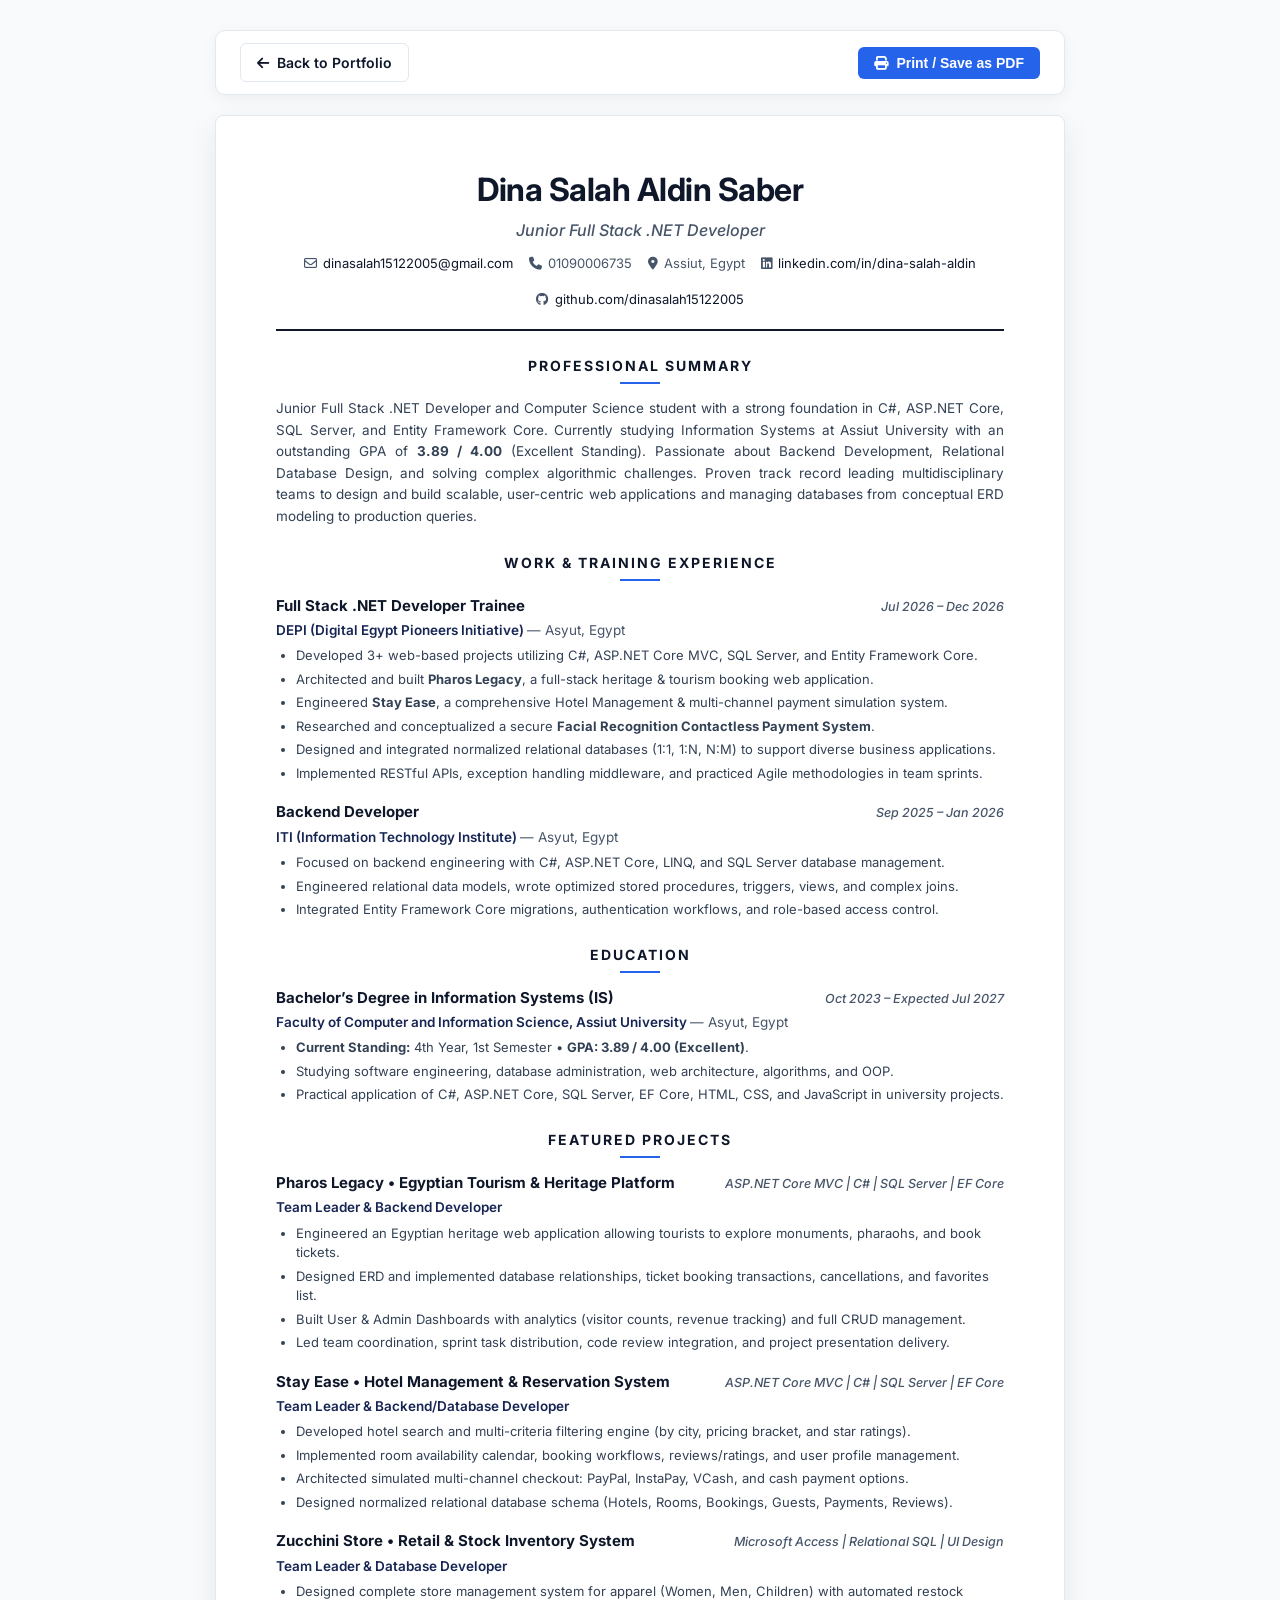
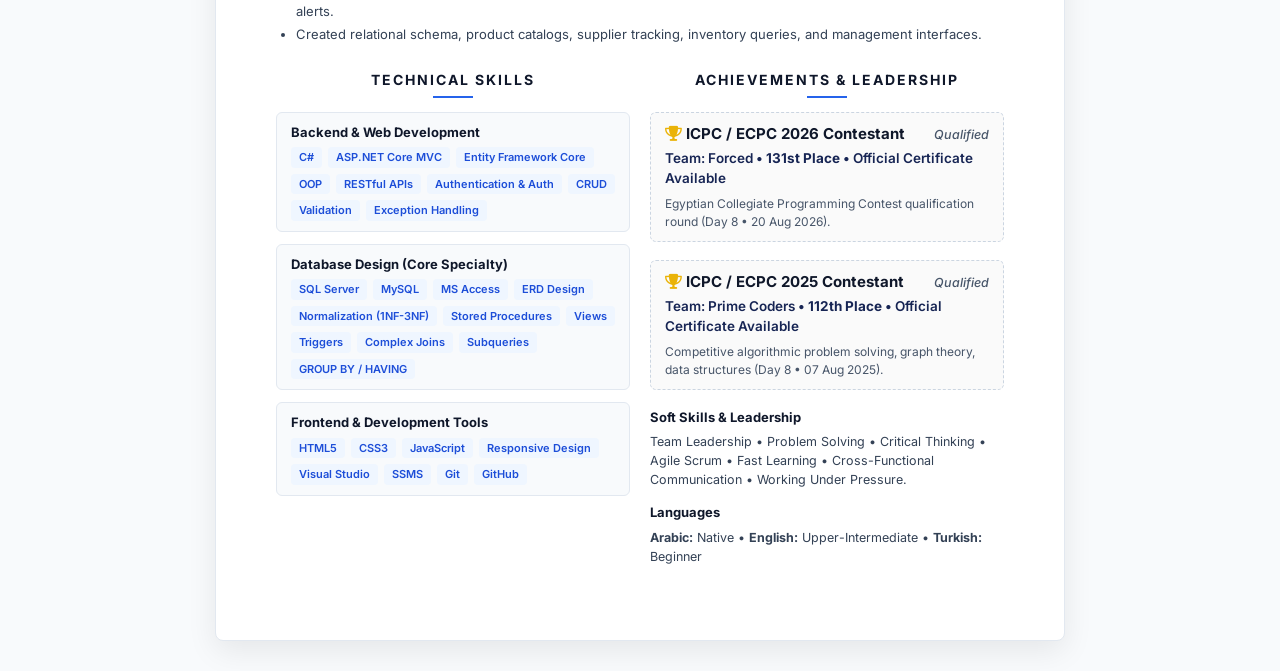
==== cv.html @ ed307262 "Add files via upload" ====
<!DOCTYPE html>
<html lang="en">
<head>
  <meta charset="UTF-8">
  <meta name="viewport" content="width=device-width, initial-scale=1.0">
  <title>Dina Salah Aldin Saber - Curriculum Vitae</title>
  <link rel="preconnect" href="https://fonts.googleapis.com">
  <link rel="preconnect" href="https://fonts.gstatic.com" crossorigin>
  <link href="https://fonts.googleapis.com/css2?family=Inter:wght@300;400;500;600;700&family=JetBrains+Mono:wght@400;500&display=swap" rel="stylesheet">
  <link rel="stylesheet" href="https://cdnjs.cloudflare.com/ajax/libs/font-awesome/6.4.0/css/all.min.css">
  <style>
    :root {
      --primary: #1e3a8a;
      --primary-dark: #172554;
      --accent: #2563eb;
      --text-main: #0f172a;
      --text-muted: #475569;
      --bg: #f8fafc;
      --card-bg: #ffffff;
      --border: #e2e8f0;
      --tag-bg: #eff6ff;
      --tag-text: #1d4ed8;
    }

    * {
      box-sizing: border-box;
      margin: 0;
      padding: 0;
    }

    body {
      font-family: 'Inter', sans-serif;
      background-color: var(--bg);
      color: var(--text-main);
      line-height: 1.5;
      padding: 30px 15px;
    }

    .no-print-toolbar {
      max-width: 850px;
      margin: 0 auto 20px auto;
      display: flex;
      justify-content: space-between;
      align-items: center;
      background: white;
      padding: 12px 24px;
      border-radius: 10px;
      box-shadow: 0 4px 15px rgba(0, 0, 0, 0.05);
      border: 1px solid var(--border);
    }

    .btn {
      display: inline-flex;
      align-items: center;
      gap: 8px;
      padding: 8px 16px;
      border-radius: 6px;
      font-size: 14px;
      font-weight: 600;
      text-decoration: none;
      cursor: pointer;
      transition: all 0.2s ease;
      border: none;
    }

    .btn-primary {
      background: var(--accent);
      color: white;
    }

    .btn-primary:hover {
      background: #1d4ed8;
    }

    .btn-outline {
      background: transparent;
      color: var(--text-main);
      border: 1px solid var(--border);
    }

    .btn-outline:hover {
      background: #f1f5f9;
    }

    .cv-container {
      max-width: 850px;
      margin: 0 auto;
      background: var(--card-bg);
      padding: 50px 60px;
      border-radius: 8px;
      box-shadow: 0 10px 30px rgba(0, 0, 0, 0.08);
      border: 1px solid var(--border);
    }

    header {
      text-align: center;
      border-bottom: 2px solid #0f172a;
      padding-bottom: 20px;
      margin-bottom: 24px;
    }

    .name {
      font-size: 32px;
      font-weight: 700;
      letter-spacing: -0.5px;
      color: var(--text-main);
      margin-bottom: 4px;
    }

    .subtitle {
      font-size: 16px;
      font-weight: 500;
      color: var(--text-muted);
      font-style: italic;
      margin-bottom: 12px;
    }

    .contact-bar {
      display: flex;
      flex-wrap: wrap;
      justify-content: center;
      gap: 16px;
      font-size: 13px;
      color: var(--text-muted);
    }

    .contact-item {
      display: inline-flex;
      align-items: center;
      gap: 6px;
    }

    .contact-item a {
      color: var(--text-main);
      text-decoration: none;
    }

    .contact-item a:hover {
      color: var(--accent);
      text-decoration: underline;
    }

    section {
      margin-bottom: 24px;
    }

    .section-title {
      font-size: 14px;
      font-weight: 700;
      text-transform: uppercase;
      letter-spacing: 2px;
      text-align: center;
      color: var(--text-main);
      margin-bottom: 14px;
      position: relative;
    }

    .section-title::after {
      content: "";
      display: block;
      width: 40px;
      height: 2px;
      background: var(--accent);
      margin: 6px auto 0;
    }

    .summary-text {
      font-size: 13.5px;
      color: #334155;
      text-align: justify;
      line-height: 1.6;
    }

    .timeline-item {
      margin-bottom: 18px;
    }

    .item-header {
      display: flex;
      justify-content: space-between;
      align-items: baseline;
      margin-bottom: 3px;
    }

    .item-title {
      font-size: 15px;
      font-weight: 700;
      color: var(--text-main);
    }

    .item-date {
      font-size: 12.5px;
      color: var(--text-muted);
      font-style: italic;
      font-weight: 500;
    }

    .item-subtitle {
      font-size: 13.5px;
      color: var(--primary-dark);
      font-weight: 600;
      margin-bottom: 6px;
    }

    .item-subtitle span {
      color: var(--text-muted);
      font-weight: 400;
    }

    .bullets {
      list-style-type: disc;
      padding-left: 20px;
      font-size: 13px;
      color: #334155;
    }

    .bullets li {
      margin-bottom: 4px;
      line-height: 1.5;
    }

    .skills-grid {
      display: grid;
      grid-template-columns: repeat(2, 1fr);
      gap: 12px;
    }

    .skill-card {
      background: #f8fafc;
      padding: 10px 14px;
      border-radius: 6px;
      border: 1px solid #e2e8f0;
    }

    .skill-category {
      font-size: 13px;
      font-weight: 700;
      color: var(--text-main);
      margin-bottom: 5px;
    }

    .skill-desc {
      font-size: 12.5px;
      color: #475569;
      line-height: 1.4;
    }

    .tags-container {
      display: flex;
      flex-wrap: wrap;
      gap: 6px;
      margin-top: 5px;
    }

    .tag {
      background: var(--tag-bg);
      color: var(--tag-text);
      font-size: 11px;
      font-weight: 600;
      padding: 2px 8px;
      border-radius: 4px;
    }

    .two-col {
      display: grid;
      grid-template-columns: 1fr 1fr;
      gap: 20px;
    }

    .icpc-box {
      border: 1px dashed #cbd5e1;
      border-radius: 6px;
      padding: 10px 14px;
      background: #fafafa;
    }

    @media print {
      body {
        background: white;
        padding: 0;
      }
      .no-print-toolbar {
        display: none;
      }
      .cv-container {
        max-width: 100%;
        padding: 20px 25px;
        box-shadow: none;
        border: none;
      }
      @page {
        margin: 12mm 10mm;
      }
      a {
        text-decoration: none !important;
        color: inherit !important;
      }
    }
  </style>
</head>
<body>

  <div class="no-print-toolbar">
    <div>
      <a href="index.html" class="btn btn-outline"><i class="fa-solid fa-arrow-left"></i> Back to Portfolio</a>
    </div>
    <div style="display: flex; gap: 10px;">
      <button onclick="window.print()" class="btn btn-primary"><i class="fa-solid fa-print"></i> Print / Save as PDF</button>
    </div>
  </div>

  <div class="cv-container">
    <header>
      <h1 class="name">Dina Salah Aldin Saber</h1>
      <div class="subtitle">Junior Full Stack .NET Developer</div>
      <div class="contact-bar">
        <span class="contact-item"><i class="fa-regular fa-envelope"></i> <a href="mailto:dinasalah15122005@gmail.com">dinasalah15122005@gmail.com</a></span>
        <span class="contact-item"><i class="fa-solid fa-phone"></i> 01090006735</span>
        <span class="contact-item"><i class="fa-solid fa-location-dot"></i> Assiut, Egypt</span>
        <span class="contact-item"><i class="fa-brands fa-linkedin"></i> <a href="https://linkedin.com/in/dina-salah-aldin" target="_blank">linkedin.com/in/dina-salah-aldin</a></span>
        <span class="contact-item"><i class="fa-brands fa-github"></i> <a href="https://github.com/dinasalah15122005" target="_blank">github.com/dinasalah15122005</a></span>
      </div>
    </header>

    <section>
      <div class="section-title">Professional Summary</div>
      <p class="summary-text">
        Junior Full Stack .NET Developer and Computer Science student with a strong foundation in C#, ASP.NET Core, SQL Server, and Entity Framework Core. Currently studying Information Systems at Assiut University with an outstanding GPA of <strong>3.89 / 4.00</strong> (Excellent Standing). Passionate about Backend Development, Relational Database Design, and solving complex algorithmic challenges. Proven track record leading multidisciplinary teams to design and build scalable, user-centric web applications and managing databases from conceptual ERD modeling to production queries.
      </p>
    </section>

    <section>
      <div class="section-title">Work &amp; Training Experience</div>

      <div class="timeline-item">
        <div class="item-header">
          <span class="item-title">Full Stack .NET Developer Trainee</span>
          <span class="item-date">Jul 2026 – Dec 2026</span>
        </div>
        <div class="item-subtitle">DEPI (Digital Egypt Pioneers Initiative) <span>— Asyut, Egypt</span></div>
        <ul class="bullets">
          <li>Developed 3+ web-based projects utilizing C#, ASP.NET Core MVC, SQL Server, and Entity Framework Core.</li>
          <li>Architected and built <strong>Pharos Legacy</strong>, a full-stack heritage &amp; tourism booking web application.</li>
          <li>Engineered <strong>Stay Ease</strong>, a comprehensive Hotel Management &amp; multi-channel payment simulation system.</li>
          <li>Researched and conceptualized a secure <strong>Facial Recognition Contactless Payment System</strong>.</li>
          <li>Designed and integrated normalized relational databases (1:1, 1:N, N:M) to support diverse business applications.</li>
          <li>Implemented RESTful APIs, exception handling middleware, and practiced Agile methodologies in team sprints.</li>
        </ul>
      </div>

      <div class="timeline-item">
        <div class="item-header">
          <span class="item-title">Backend Developer</span>
          <span class="item-date">Sep 2025 – Jan 2026</span>
        </div>
        <div class="item-subtitle">ITI (Information Technology Institute) <span>— Asyut, Egypt</span></div>
        <ul class="bullets">
          <li>Focused on backend engineering with C#, ASP.NET Core, LINQ, and SQL Server database management.</li>
          <li>Engineered relational data models, wrote optimized stored procedures, triggers, views, and complex joins.</li>
          <li>Integrated Entity Framework Core migrations, authentication workflows, and role-based access control.</li>
        </ul>
      </div>
    </section>

    <section>
      <div class="section-title">Education</div>
      <div class="timeline-item">
        <div class="item-header">
          <span class="item-title">Bachelor’s Degree in Information Systems (IS)</span>
          <span class="item-date">Oct 2023 – Expected Jul 2027</span>
        </div>
        <div class="item-subtitle">Faculty of Computer and Information Science, Assiut University <span>— Asyut, Egypt</span></div>
        <ul class="bullets">
          <li><strong>Current Standing:</strong> 4th Year, 1st Semester &bull; <strong>GPA: 3.89 / 4.00 (Excellent)</strong>.</li>
          <li>Studying software engineering, database administration, web architecture, algorithms, and OOP.</li>
          <li>Practical application of C#, ASP.NET Core, SQL Server, EF Core, HTML, CSS, and JavaScript in university projects.</li>
        </ul>
      </div>
    </section>

    <section>
      <div class="section-title">Featured Projects</div>

      <div class="timeline-item">
        <div class="item-header">
          <span class="item-title">Pharos Legacy &bull; Egyptian Tourism &amp; Heritage Platform</span>
          <span class="item-date">ASP.NET Core MVC | C# | SQL Server | EF Core</span>
        </div>
        <div class="item-subtitle">Team Leader &amp; Backend Developer</div>
        <ul class="bullets">
          <li>Engineered an Egyptian heritage web application allowing tourists to explore monuments, pharaohs, and book tickets.</li>
          <li>Designed ERD and implemented database relationships, ticket booking transactions, cancellations, and favorites list.</li>
          <li>Built User &amp; Admin Dashboards with analytics (visitor counts, revenue tracking) and full CRUD management.</li>
          <li>Led team coordination, sprint task distribution, code review integration, and project presentation delivery.</li>
        </ul>
      </div>

      <div class="timeline-item">
        <div class="item-header">
          <span class="item-title">Stay Ease &bull; Hotel Management &amp; Reservation System</span>
          <span class="item-date">ASP.NET Core MVC | C# | SQL Server | EF Core</span>
        </div>
        <div class="item-subtitle">Team Leader &amp; Backend/Database Developer</div>
        <ul class="bullets">
          <li>Developed hotel search and multi-criteria filtering engine (by city, pricing bracket, and star ratings).</li>
          <li>Implemented room availability calendar, booking workflows, reviews/ratings, and user profile management.</li>
          <li>Architected simulated multi-channel checkout: PayPal, InstaPay, VCash, and cash payment options.</li>
          <li>Designed normalized relational database schema (Hotels, Rooms, Bookings, Guests, Payments, Reviews).</li>
        </ul>
      </div>

      <div class="timeline-item">
        <div class="item-header">
          <span class="item-title">Zucchini Store &bull; Retail &amp; Stock Inventory System</span>
          <span class="item-date">Microsoft Access | Relational SQL | UI Design</span>
        </div>
        <div class="item-subtitle">Team Leader &amp; Database Developer</div>
        <ul class="bullets">
          <li>Designed complete store management system for apparel (Women, Men, Children) with automated restock alerts.</li>
          <li>Created relational schema, product catalogs, supplier tracking, inventory queries, and management interfaces.</li>
        </ul>
      </div>
    </section>

    <div class="two-col">
      <section>
        <div class="section-title">Technical Skills</div>
        <div class="skills-grid" style="grid-template-columns: 1fr;">
          <div class="skill-card">
            <div class="skill-category">Backend &amp; Web Development</div>
            <div class="tags-container">
              <span class="tag">C#</span>
              <span class="tag">ASP.NET Core MVC</span>
              <span class="tag">Entity Framework Core</span>
              <span class="tag">OOP</span>
              <span class="tag">RESTful APIs</span>
              <span class="tag">Authentication &amp; Auth</span>
              <span class="tag">CRUD</span>
              <span class="tag">Validation</span>
              <span class="tag">Exception Handling</span>
            </div>
          </div>
          <div class="skill-card">
            <div class="skill-category">Database Design (Core Specialty)</div>
            <div class="tags-container">
              <span class="tag">SQL Server</span>
              <span class="tag">MySQL</span>
              <span class="tag">MS Access</span>
              <span class="tag">ERD Design</span>
              <span class="tag">Normalization (1NF-3NF)</span>
              <span class="tag">Stored Procedures</span>
              <span class="tag">Views</span>
              <span class="tag">Triggers</span>
              <span class="tag">Complex Joins</span>
              <span class="tag">Subqueries</span>
              <span class="tag">GROUP BY / HAVING</span>
            </div>
          </div>
          <div class="skill-card">
            <div class="skill-category">Frontend &amp; Development Tools</div>
            <div class="tags-container">
              <span class="tag">HTML5</span>
              <span class="tag">CSS3</span>
              <span class="tag">JavaScript</span>
              <span class="tag">Responsive Design</span>
              <span class="tag">Visual Studio</span>
              <span class="tag">SSMS</span>
              <span class="tag">Git</span>
              <span class="tag">GitHub</span>
            </div>
          </div>
        </div>
      </section>

      <section>
        <div class="section-title">Achievements &amp; Leadership</div>
        <div class="timeline-item icpc-box">
          <div class="item-header">
            <span class="item-title"><i class="fa-solid fa-trophy" style="color: #eab308;"></i> ICPC / ECPC 2026 Contestant</span>
            <span class="item-date">Qualified</span>
          </div>
          <div class="item-subtitle">Team: Forced &bull; <strong>131st Place</strong> &bull; Official Certificate Available</div>
          <p style="font-size: 12px; color: #475569;">Egyptian Collegiate Programming Contest qualification round (Day 8 &bull; 20 Aug 2026).</p>
        </div>

        <div class="timeline-item icpc-box" style="margin-top: 10px;">
          <div class="item-header">
            <span class="item-title"><i class="fa-solid fa-trophy" style="color: #eab308;"></i> ICPC / ECPC 2025 Contestant</span>
            <span class="item-date">Qualified</span>
          </div>
          <div class="item-subtitle">Team: Prime Coders &bull; <strong>112th Place</strong> &bull; Official Certificate Available</div>
          <p style="font-size: 12px; color: #475569;">Competitive algorithmic problem solving, graph theory, data structures (Day 8 &bull; 07 Aug 2025).</p>
        </div>

        <div style="margin-top: 14px;">
          <div class="skill-category" style="font-size: 13px; font-weight: 700; margin-bottom: 6px;">Soft Skills &amp; Leadership</div>
          <p style="font-size: 12.5px; color: #334155; line-height: 1.5;">
            Team Leadership &bull; Problem Solving &bull; Critical Thinking &bull; Agile Scrum &bull; Fast Learning &bull; Cross-Functional Communication &bull; Working Under Pressure.
          </p>
        </div>

        <div style="margin-top: 14px;">
          <div class="skill-category" style="font-size: 13px; font-weight: 700; margin-bottom: 6px;">Languages</div>
          <p style="font-size: 12.5px; color: #334155; line-height: 1.5;">
            <strong>Arabic:</strong> Native &bull; <strong>English:</strong> Upper-Intermediate &bull; <strong>Turkish:</strong> Beginner
          </p>
        </div>
      </section>
    </div>

  </div>

</body>
</html>
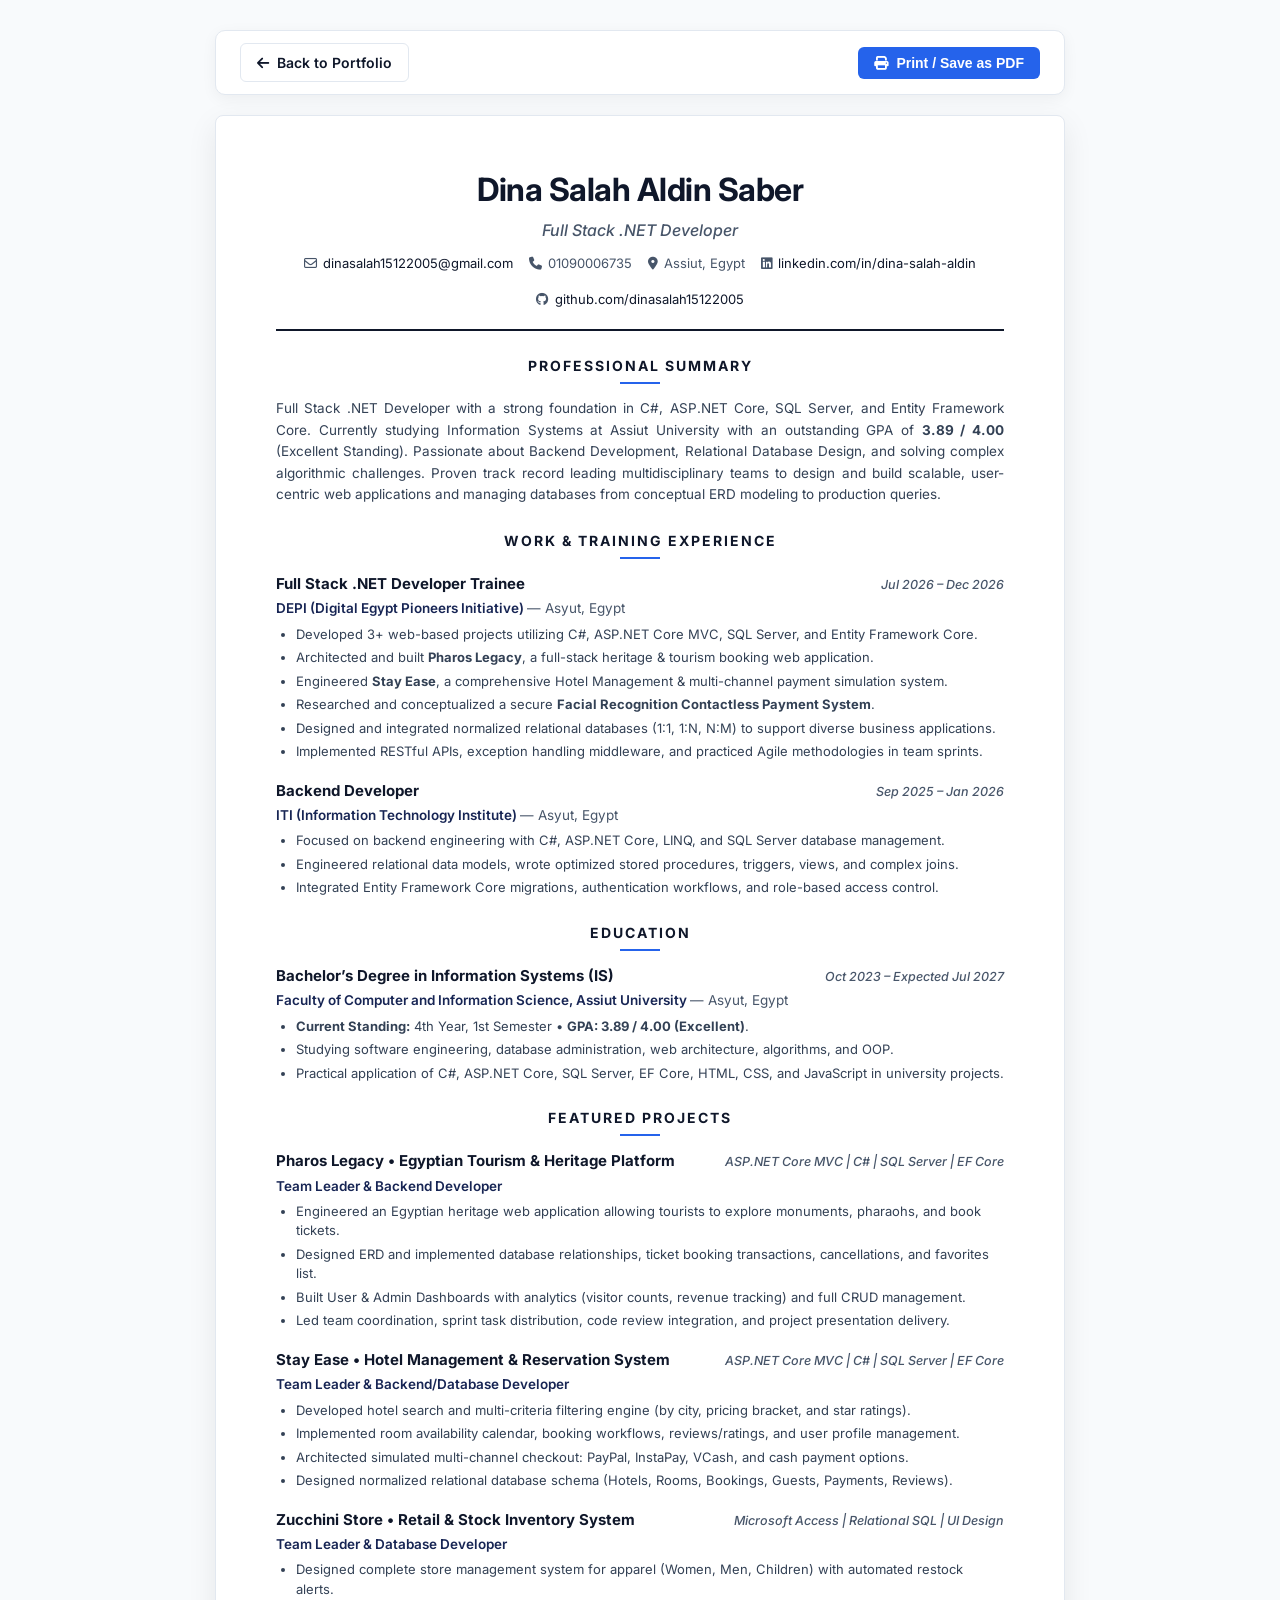
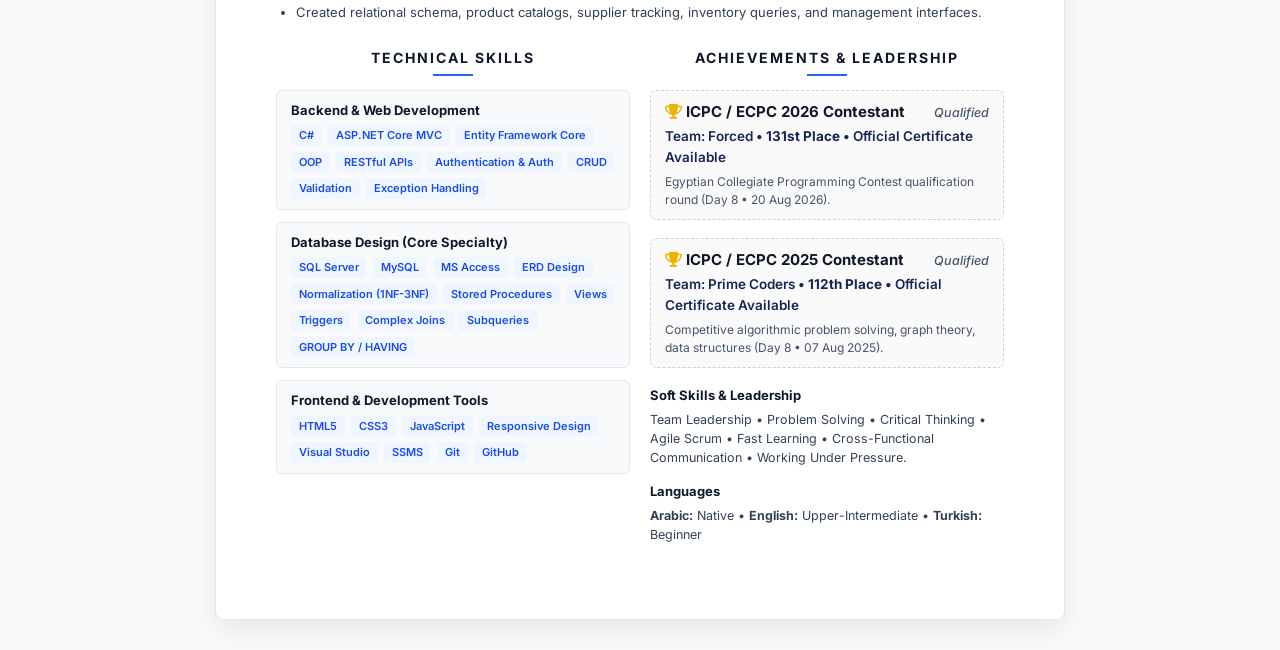
==== commit 618ee87a: "Initial commit" ====
--- a/cv.html
+++ b/cv.html
@@ -312,7 +312,7 @@
   <div class="cv-container">
     <header>
       <h1 class="name">Dina Salah Aldin Saber</h1>
-      <div class="subtitle">Junior Full Stack .NET Developer</div>
+      <div class="subtitle">Full Stack .NET Developer</div>
       <div class="contact-bar">
         <span class="contact-item"><i class="fa-regular fa-envelope"></i> <a href="mailto:dinasalah15122005@gmail.com">dinasalah15122005@gmail.com</a></span>
         <span class="contact-item"><i class="fa-solid fa-phone"></i> 01090006735</span>
@@ -325,7 +325,7 @@
     <section>
       <div class="section-title">Professional Summary</div>
       <p class="summary-text">
-        Junior Full Stack .NET Developer and Computer Science student with a strong foundation in C#, ASP.NET Core, SQL Server, and Entity Framework Core. Currently studying Information Systems at Assiut University with an outstanding GPA of <strong>3.89 / 4.00</strong> (Excellent Standing). Passionate about Backend Development, Relational Database Design, and solving complex algorithmic challenges. Proven track record leading multidisciplinary teams to design and build scalable, user-centric web applications and managing databases from conceptual ERD modeling to production queries.
+        Full Stack .NET Developer with a strong foundation in C#, ASP.NET Core, SQL Server, and Entity Framework Core. Currently studying Information Systems at Assiut University with an outstanding GPA of <strong>3.89 / 4.00</strong> (Excellent Standing). Passionate about Backend Development, Relational Database Design, and solving complex algorithmic challenges. Proven track record leading multidisciplinary teams to design and build scalable, user-centric web applications and managing databases from conceptual ERD modeling to production queries.
       </p>
     </section>
 
